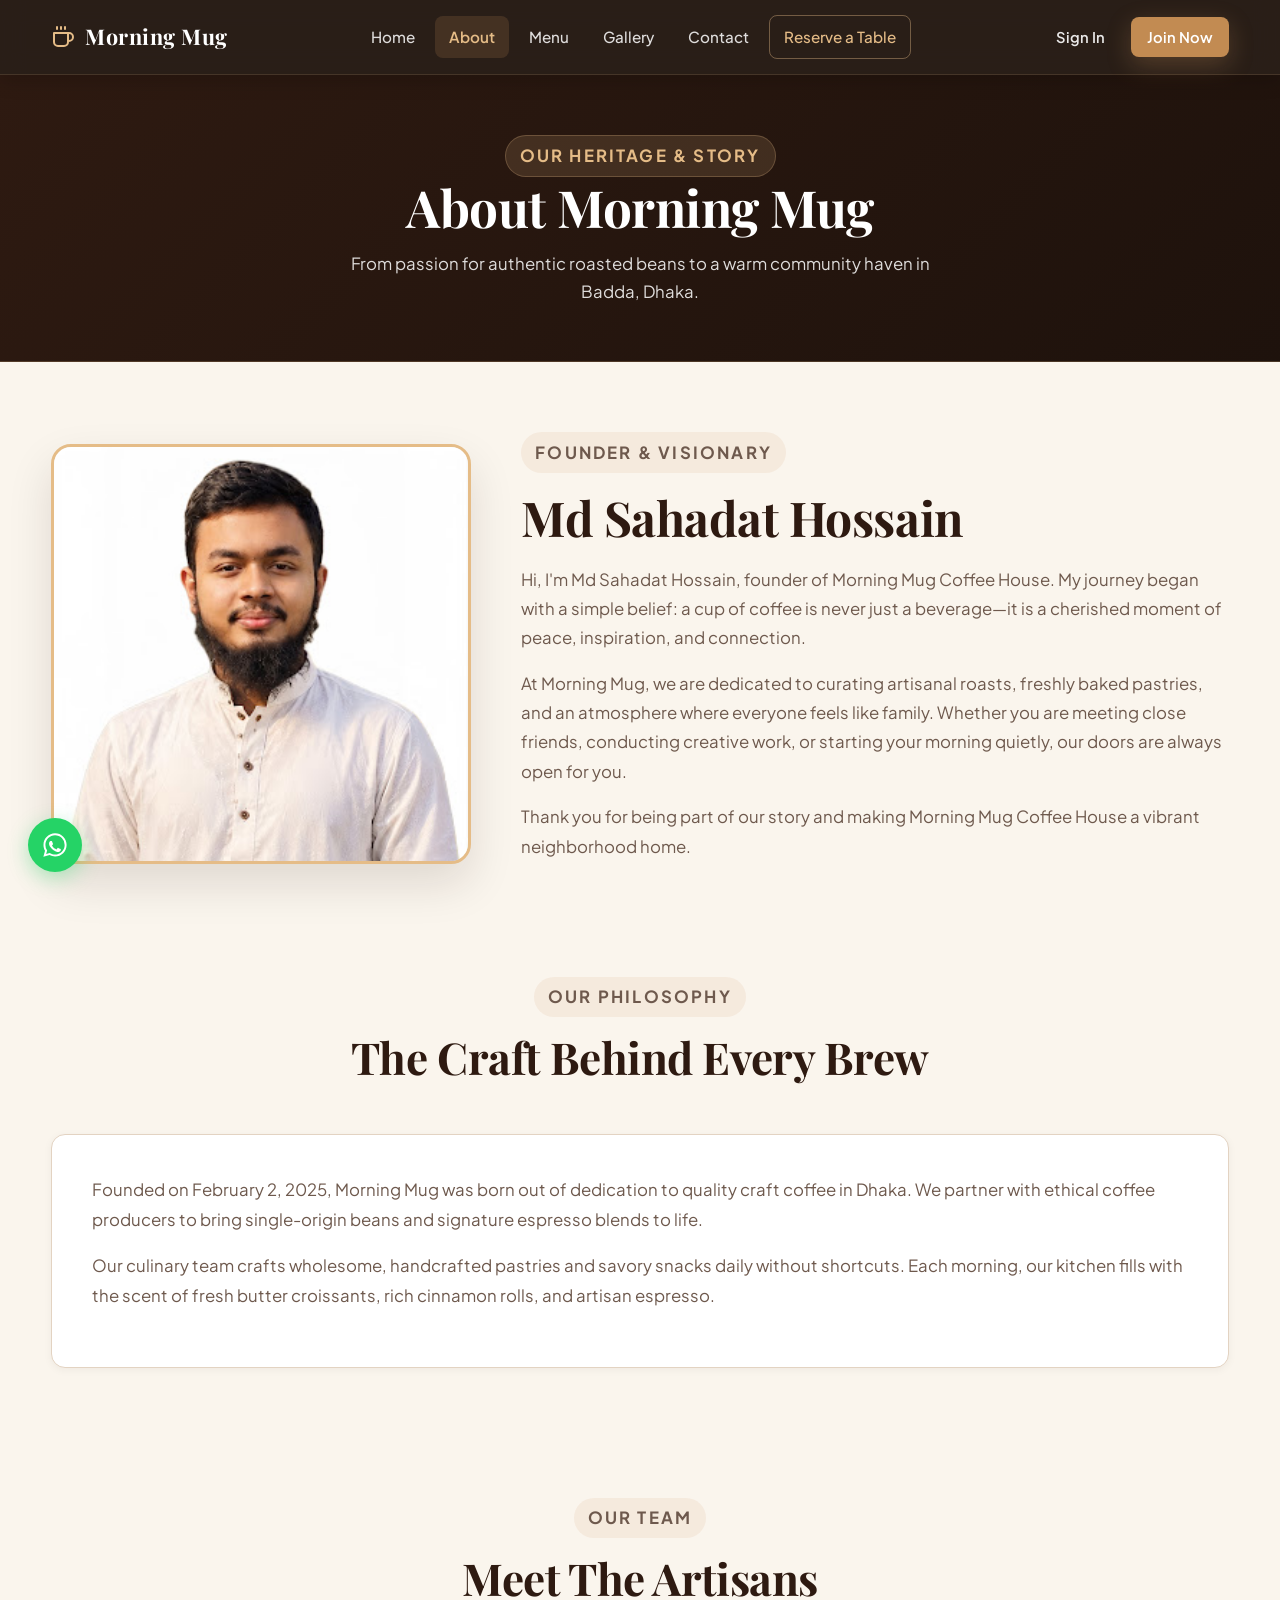
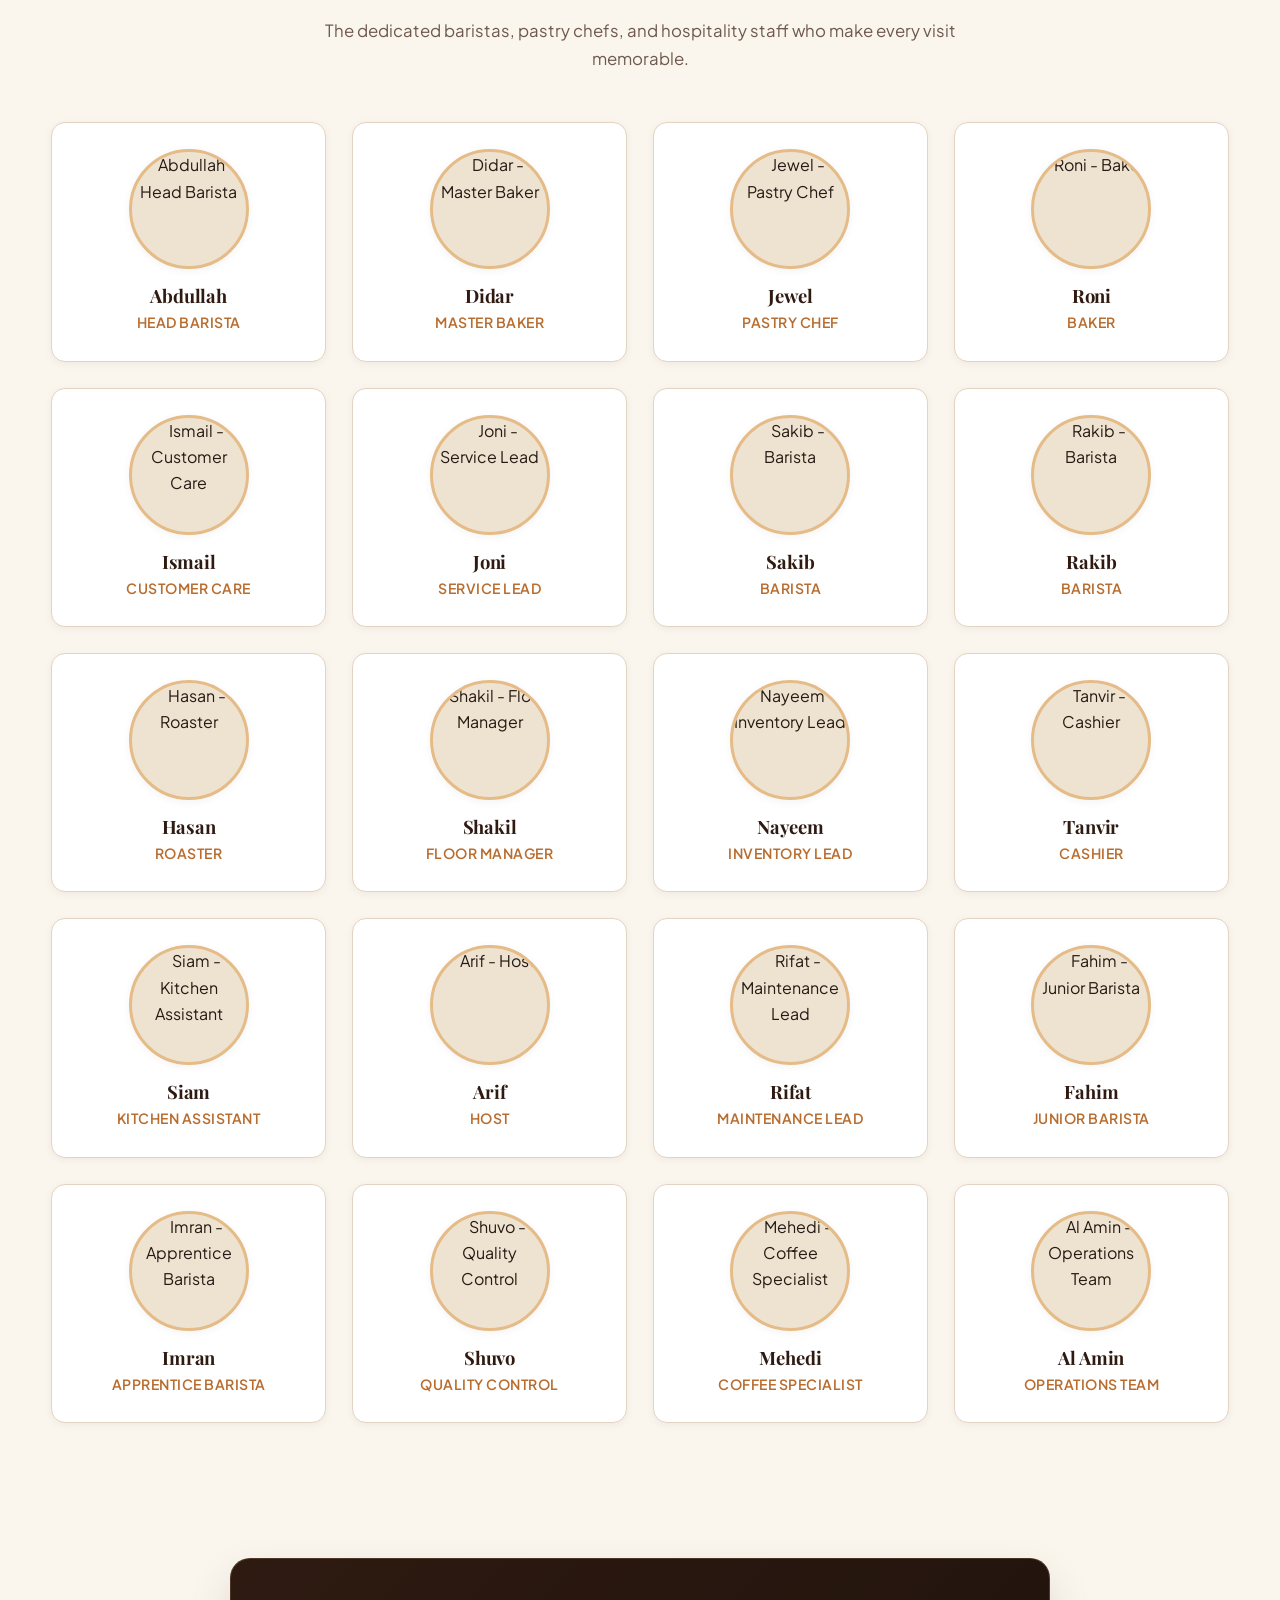
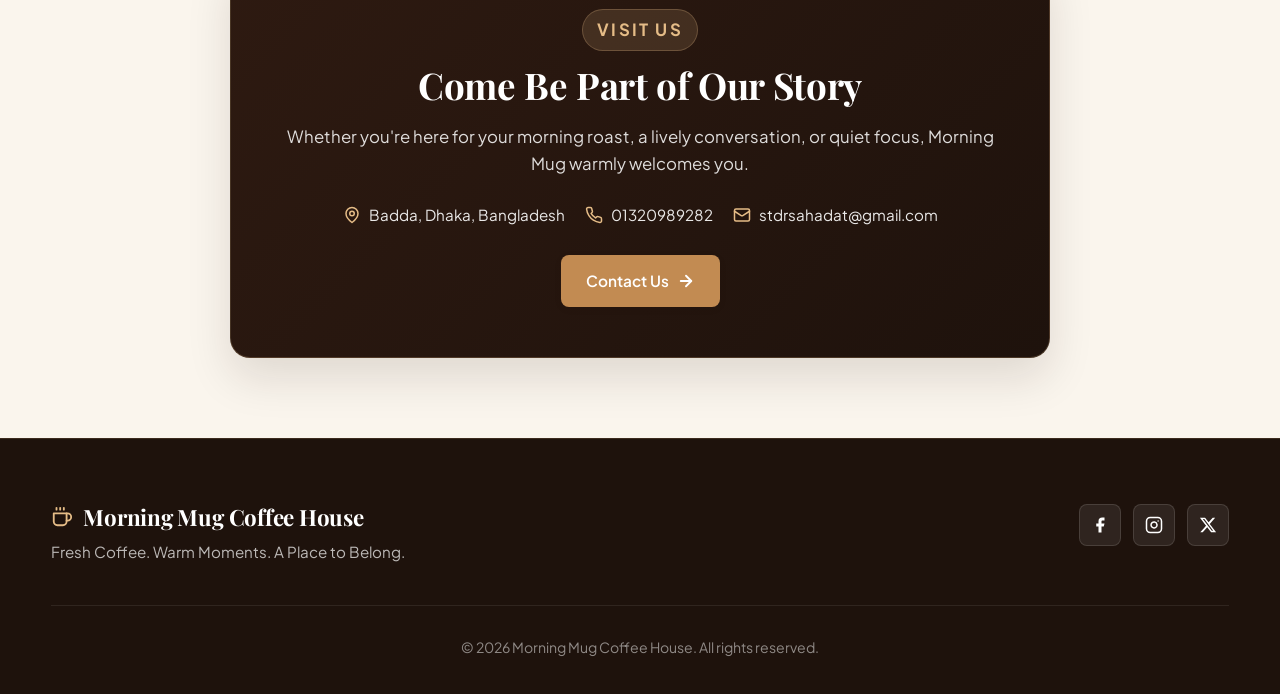
==== about.html @ bb825d34 "feat: complete Morning Mug Coffee House website with modern UI/UX Pro design system, SVG icons, and " ====
<!DOCTYPE html>
<html lang="en">
<head>
    <meta charset="UTF-8">
    <meta name="viewport" content="width=device-width, initial-scale=1.0">
    <title>About Us | Morning Mug Coffee House</title>
    <link rel="stylesheet" href="style.css">
</head>
<body>

<!-- ================= NAVBAR ================= -->
<header class="navbar">
    <div class="container nav-inner">
        <a href="index.html" class="logo">
            <span class="svg-icon icon-brand" aria-hidden="true">
                <svg width="24" height="24" viewBox="0 0 24 24" fill="none" stroke="currentColor" stroke-width="2" stroke-linecap="round" stroke-linejoin="round">
                    <path d="M17 8h1a4 4 0 1 1 0 8h-1"/>
                    <path d="M3 8h14v9a4 4 0 0 1-4 4H7a4 4 0 0 1-4-4Z"/>
                    <line x1="6" y1="2" x2="6" y2="4"/>
                    <line x1="10" y1="2" x2="10" y2="4"/>
                    <line x1="14" y1="2" x2="14" y2="4"/>
                </svg>
            </span>
            Morning Mug
        </a>

        <button class="menu-toggle" aria-label="Toggle navigation menu" aria-expanded="false">
            <span class="svg-icon" aria-hidden="true">
                <svg width="24" height="24" viewBox="0 0 24 24" fill="none" stroke="currentColor" stroke-width="2" stroke-linecap="round" stroke-linejoin="round">
                    <line x1="4" y1="6" x2="20" y2="6"/>
                    <line x1="4" y1="12" x2="20" y2="12"/>
                    <line x1="4" y1="18" x2="20" y2="18"/>
                </svg>
            </span>
        </button>

        <ul class="nav-links">
            <li><a href="index.html">Home</a></li>
            <li><a href="about.html" class="active">About</a></li>
            <li><a href="menu.html">Menu</a></li>
            <li><a href="gallery.html">Gallery</a></li>
            <li><a href="contact.html">Contact</a></li>
            <li><a href="reservation.html" class="reserve-link">Reserve a Table</a></li>
        </ul>

        <div class="auth-links">
            <a href="signin.html">Sign In</a>
            <a href="join.html" class="join-btn">Join Now</a>
        </div>
    </div>
</header>

<main>
    <!-- ================= PAGE HEADER ================= -->
    <section class="page-header">
        <div class="container">
            <p class="small-title">Our Heritage & Story</p>
            <h1>About Morning Mug</h1>
            <p>From passion for authentic roasted beans to a warm community haven in Badda, Dhaka.</p>
        </div>
    </section>

    <!-- ================= FOUNDER SECTION ================= -->
    <section class="container founder-section">
        <div class="founder-image">
            <img src="images/sahadat.jpg" alt="Md Sahadat Hossain - Founder of Morning Mug Coffee House">
        </div>

        <div class="founder-info">
            <p class="small-title">Founder & Visionary</p>
            <h1>Md Sahadat Hossain</h1>
            <p>
                Hi, I'm Md Sahadat Hossain, founder of Morning Mug Coffee House. My journey began with a simple belief: a cup of coffee is never just a beverage—it is a cherished moment of peace, inspiration, and connection.
            </p>
            <p>
                At Morning Mug, we are dedicated to curating artisanal roasts, freshly baked pastries, and an atmosphere where everyone feels like family. Whether you are meeting close friends, conducting creative work, or starting your morning quietly, our doors are always open for you.
            </p>
            <p>
                Thank you for being part of our story and making Morning Mug Coffee House a vibrant neighborhood home.
            </p>
        </div>
    </section>

    <!-- ================= ABOUT MISSION ================= -->
    <section class="container about-me-section">
        <div class="section-title">
            <p class="small-title">Our Philosophy</p>
            <h2>The Craft Behind Every Brew</h2>
        </div>

        <div class="about-me-box">
            <p>
                Founded on February 2, 2025, Morning Mug was born out of dedication to quality craft coffee in Dhaka. We partner with ethical coffee producers to bring single-origin beans and signature espresso blends to life.
            </p>
            <p>
                Our culinary team crafts wholesome, handcrafted pastries and savory snacks daily without shortcuts. Each morning, our kitchen fills with the scent of fresh butter croissants, rich cinnamon rolls, and artisan espresso.
            </p>
        </div>
    </section>

    <!-- ================= TEAM MEMBERS ================= -->
    <section class="container team-section">
        <div class="section-title">
            <p class="small-title">Our Team</p>
            <h2>Meet The Artisans</h2>
            <p>The dedicated baristas, pastry chefs, and hospitality staff who make every visit memorable.</p>
        </div>

        <div class="team-grid">
            <!-- 01 -->
            <div class="team-card">
                <div class="team-avatar">
                    <img src="https://images.unsplash.com/photo-1507003211169-0a1dd7228f2d?auto=format&fit=crop&w=400&q=80" alt="Abdullah - Head Barista" loading="lazy">
                </div>
                <h3>Abdullah</h3>
                <p>Head Barista</p>
            </div>

            <!-- 02 -->
            <div class="team-card">
                <div class="team-avatar">
                    <img src="https://images.unsplash.com/photo-1500648767791-00dcc994a43e?auto=format&fit=crop&w=400&q=80" alt="Didar - Master Baker" loading="lazy">
                </div>
                <h3>Didar</h3>
                <p>Master Baker</p>
            </div>

            <!-- 03 -->
            <div class="team-card">
                <div class="team-avatar">
                    <img src="https://images.unsplash.com/photo-1492562080023-ab3db95bfbce?auto=format&fit=crop&w=400&q=80" alt="Jewel - Pastry Chef" loading="lazy">
                </div>
                <h3>Jewel</h3>
                <p>Pastry Chef</p>
            </div>

            <!-- 04 -->
            <div class="team-card">
                <div class="team-avatar">
                    <img src="https://images.unsplash.com/photo-1506794778202-cad84cf45f1d?auto=format&fit=crop&w=400&q=80" alt="Roni - Baker" loading="lazy">
                </div>
                <h3>Roni</h3>
                <p>Baker</p>
            </div>

            <!-- 05 -->
            <div class="team-card">
                <div class="team-avatar">
                    <img src="https://images.unsplash.com/photo-1519085360753-af0119f7cbe7?auto=format&fit=crop&w=400&q=80" alt="Ismail - Customer Care" loading="lazy">
                </div>
                <h3>Ismail</h3>
                <p>Customer Care</p>
            </div>

            <!-- 06 -->
            <div class="team-card">
                <div class="team-avatar">
                    <img src="https://images.unsplash.com/photo-1534528741775-53994a69daeb?auto=format&fit=crop&w=400&q=80" alt="Joni - Service Lead" loading="lazy">
                </div>
                <h3>Joni</h3>
                <p>Service Lead</p>
            </div>

            <!-- 07 -->
            <div class="team-card">
                <div class="team-avatar">
                    <img src="https://images.unsplash.com/photo-1539571696357-5a69c17a67c6?auto=format&fit=crop&w=400&q=80" alt="Sakib - Barista" loading="lazy">
                </div>
                <h3>Sakib</h3>
                <p>Barista</p>
            </div>

            <!-- 08 -->
            <div class="team-card">
                <div class="team-avatar">
                    <img src="https://images.unsplash.com/photo-1517841905240-472988babdf9?auto=format&fit=crop&w=400&q=80" alt="Rakib - Barista" loading="lazy">
                </div>
                <h3>Rakib</h3>
                <p>Barista</p>
            </div>

            <!-- 09 -->
            <div class="team-card">
                <div class="team-avatar">
                    <img src="https://images.unsplash.com/photo-1522075469751-3a6694fb2f61?auto=format&fit=crop&w=400&q=80" alt="Hasan - Roaster" loading="lazy">
                </div>
                <h3>Hasan</h3>
                <p>Roaster</p>
            </div>

            <!-- 10 -->
            <div class="team-card">
                <div class="team-avatar">
                    <img src="https://images.unsplash.com/photo-1472099645785-5658abf4ff4e?auto=format&fit=crop&w=400&q=80" alt="Shakil - Floor Manager" loading="lazy">
                </div>
                <h3>Shakil</h3>
                <p>Floor Manager</p>
            </div>

            <!-- 11 -->
            <div class="team-card">
                <div class="team-avatar">
                    <img src="https://images.unsplash.com/photo-1519345182560-3f2917c472ef?auto=format&fit=crop&w=400&q=80" alt="Nayeem - Inventory Lead" loading="lazy">
                </div>
                <h3>Nayeem</h3>
                <p>Inventory Lead</p>
            </div>

            <!-- 12 -->
            <div class="team-card">
                <div class="team-avatar">
                    <img src="https://images.unsplash.com/photo-1528892952291-009c663ce843?auto=format&fit=crop&w=400&q=80" alt="Tanvir - Cashier" loading="lazy">
                </div>
                <h3>Tanvir</h3>
                <p>Cashier</p>
            </div>

            <!-- 13 -->
            <div class="team-card">
                <div class="team-avatar">
                    <img src="https://images.unsplash.com/photo-1501196354995-cbb51c65aaea?auto=format&fit=crop&w=400&q=80" alt="Siam - Kitchen Assistant" loading="lazy">
                </div>
                <h3>Siam</h3>
                <p>Kitchen Assistant</p>
            </div>

            <!-- 14 -->
            <div class="team-card">
                <div class="team-avatar">
                    <img src="https://images.unsplash.com/photo-1531746020798-e6953c6e8e04?auto=format&fit=crop&w=400&q=80" alt="Arif - Host" loading="lazy">
                </div>
                <h3>Arif</h3>
                <p>Host</p>
            </div>

            <!-- 15 -->
            <div class="team-card">
                <div class="team-avatar">
                    <img src="https://images.unsplash.com/photo-1544005313-94ddf0286df2?auto=format&fit=crop&w=400&q=80" alt="Rifat - Maintenance Lead" loading="lazy">
                </div>
                <h3>Rifat</h3>
                <p>Maintenance Lead</p>
            </div>

            <!-- 16 -->
            <div class="team-card">
                <div class="team-avatar">
                    <img src="https://images.unsplash.com/photo-1508214751196-bcfd4ca60f91?auto=format&fit=crop&w=400&q=80" alt="Fahim - Junior Barista" loading="lazy">
                </div>
                <h3>Fahim</h3>
                <p>Junior Barista</p>
            </div>

            <!-- 17 -->
            <div class="team-card">
                <div class="team-avatar">
                    <img src="https://images.unsplash.com/photo-1535713875002-d1d0cf377fde?auto=format&fit=crop&w=400&q=80" alt="Imran - Apprentice Barista" loading="lazy">
                </div>
                <h3>Imran</h3>
                <p>Apprentice Barista</p>
            </div>

            <!-- 18 -->
            <div class="team-card">
                <div class="team-avatar">
                    <img src="https://images.unsplash.com/photo-1570295999919-56ceb5ecca61?auto=format&fit=crop&w=400&q=80" alt="Shuvo - Quality Control" loading="lazy">
                </div>
                <h3>Shuvo</h3>
                <p>Quality Control</p>
            </div>

            <!-- 19 -->
            <div class="team-card">
                <div class="team-avatar">
                    <img src="https://images.unsplash.com/photo-1527980965255-d3b416303d12?auto=format&fit=crop&w=400&q=80" alt="Mehedi - Coffee Specialist" loading="lazy">
                </div>
                <h3>Mehedi</h3>
                <p>Coffee Specialist</p>
            </div>

            <!-- 20 -->
            <div class="team-card">
                <div class="team-avatar">
                    <img src="https://images.unsplash.com/photo-1543610892-0b1f7e6d8ac1?auto=format&fit=crop&w=400&q=80" alt="Al Amin - Operations Team" loading="lazy">
                </div>
                <h3>Al Amin</h3>
                <p>Operations Team</p>
            </div>
        </div>
    </section>

    <!-- ================= ABOUT CTA ================= -->
    <section class="container about-cta">
        <div class="cta-box">
            <p class="small-title">Visit Us</p>
            <h2>Come Be Part of Our Story</h2>
            <p>
                Whether you're here for your morning roast, a lively conversation, or quiet focus, Morning Mug warmly welcomes you.
            </p>

            <div class="cta-contact-row">
                <span class="cta-contact-item">
                    <span class="svg-icon" aria-hidden="true">
                        <svg width="18" height="18" viewBox="0 0 24 24" fill="none" stroke="currentColor" stroke-width="2" stroke-linecap="round" stroke-linejoin="round">
                            <path d="M20 10c0 6-8 12-8 12s-8-6-8-12a8 8 0 0 1 16 0Z"/>
                            <circle cx="12" cy="10" r="3"/>
                        </svg>
                    </span>
                    Badda, Dhaka, Bangladesh
                </span>
                <span class="cta-contact-item">
                    <span class="svg-icon" aria-hidden="true">
                        <svg width="18" height="18" viewBox="0 0 24 24" fill="none" stroke="currentColor" stroke-width="2" stroke-linecap="round" stroke-linejoin="round">
                            <path d="M22 16.92v3a2 2 0 0 1-2.18 2 19.79 19.79 0 0 1-8.63-3.07 19.5 19.5 0 0 1-6-6 19.79 19.79 0 0 1-3.07-8.67A2 2 0 0 1 4.11 2h3a2 2 0 0 1 2 1.72 12.84 12.84 0 0 0 .7 2.81 2 2 0 0 1-.45 2.11L8.09 9.91a16 16 0 0 0 6 6l1.27-1.27a2 2 0 0 1 2.11-.45 12.84 12.84 0 0 0 2.81.7A2 2 0 0 1 22 16.92z"/>
                        </svg>
                    </span>
                    01320989282
                </span>
                <span class="cta-contact-item">
                    <span class="svg-icon" aria-hidden="true">
                        <svg width="18" height="18" viewBox="0 0 24 24" fill="none" stroke="currentColor" stroke-width="2" stroke-linecap="round" stroke-linejoin="round">
                            <rect width="20" height="16" x="2" y="4" rx="2"/>
                            <path d="m22 7-8.97 5.7a1.94 1.94 0 0 1-2.06 0L2 7"/>
                        </svg>
                    </span>
                    stdrsahadat@gmail.com
                </span>
            </div>

            <a href="contact.html" class="primary-btn">
                Contact Us
                <span class="svg-icon" aria-hidden="true">
                    <svg width="18" height="18" viewBox="0 0 24 24" fill="none" stroke="currentColor" stroke-width="2.5" stroke-linecap="round" stroke-linejoin="round">
                        <path d="M5 12h14"/>
                        <path d="m12 5 7 7-7 7"/>
                    </svg>
                </span>
            </a>
        </div>
    </section>
</main>

<!-- ================= FOOTER ================= -->
<footer class="footer">
    <div class="footer-content">
        <div>
            <h3>
                <span class="svg-icon icon-brand" aria-hidden="true">
                    <svg width="22" height="22" viewBox="0 0 24 24" fill="none" stroke="currentColor" stroke-width="2" stroke-linecap="round" stroke-linejoin="round">
                        <path d="M17 8h1a4 4 0 1 1 0 8h-1"/>
                        <path d="M3 8h14v9a4 4 0 0 1-4 4H7a4 4 0 0 1-4-4Z"/>
                        <line x1="6" y1="2" x2="6" y2="4"/>
                        <line x1="10" y1="2" x2="10" y2="4"/>
                        <line x1="14" y1="2" x2="14" y2="4"/>
                    </svg>
                </span>
                Morning Mug Coffee House
            </h3>
            <p>Fresh Coffee. Warm Moments. A Place to Belong.</p>
        </div>

        <div class="social-links">
            <a href="https://www.facebook.com/md.sahadat2.0" target="_blank" rel="noopener noreferrer" class="social-icon" aria-label="Facebook">
                <span class="svg-icon" aria-hidden="true">
                    <svg width="18" height="18" viewBox="0 0 24 24" fill="currentColor">
                        <path d="M18 2h-3a5 5 0 0 0-5 5v3H7v4h3v8h4v-8h3l1-4h-4V7a1 1 0 0 1 1-1h3z"/>
                    </svg>
                </span>
            </a>
            <a href="https://www.instagram.com/" target="_blank" rel="noopener noreferrer" class="social-icon" aria-label="Instagram">
                <span class="svg-icon" aria-hidden="true">
                    <svg width="18" height="18" viewBox="0 0 24 24" fill="none" stroke="currentColor" stroke-width="2" stroke-linecap="round" stroke-linejoin="round">
                        <rect width="20" height="20" x="2" y="2" rx="5" ry="5"/>
                        <path d="M16 11.37A4 4 0 1 1 12.63 8 4 4 0 0 1 16 11.37z"/>
                        <line x1="17.5" x2="17.51" y1="6.5" y2="6.5"/>
                    </svg>
                </span>
            </a>
            <a href="https://twitter.com/" target="_blank" rel="noopener noreferrer" class="social-icon" aria-label="X (Twitter)">
                <span class="svg-icon" aria-hidden="true">
                    <svg width="18" height="18" viewBox="0 0 24 24" fill="currentColor">
                        <path d="M18.244 2.25h3.308l-7.227 8.26 8.502 11.24H16.17l-5.214-6.817L4.99 21.75H1.68l7.73-8.835L1.254 2.25H8.08l4.713 6.231zm-1.161 17.52h1.833L7.084 4.126H5.117z"/>
                    </svg>
                </span>
            </a>
        </div>
    </div>
    <p class="copyright">© 2026 Morning Mug Coffee House. All rights reserved.</p>
</footer>

<!-- ================= WHATSAPP FLOATING BUTTON ================= -->
<a href="https://wa.me/8801320989282" class="whatsapp" target="_blank" rel="noopener noreferrer" aria-label="Chat with Morning Mug on WhatsApp">
    <span class="svg-icon" aria-hidden="true">
        <svg width="28" height="28" viewBox="0 0 24 24" fill="currentColor">
            <path d="M12.04 2c-5.46 0-9.91 4.45-9.91 9.91 0 1.75.46 3.45 1.32 4.95L2.05 22l5.25-1.38c1.45.79 3.08 1.21 4.74 1.21 5.46 0 9.91-4.45 9.91-9.91 0-2.65-1.03-5.14-2.9-7.01A9.816 9.816 0 0 0 12.04 2m.01 1.67c2.2 0 4.26.86 5.82 2.42a8.225 8.225 0 0 1 2.41 5.83c0 4.54-3.7 8.24-8.24 8.24-1.48 0-2.93-.4-4.2-1.15l-.3-.18-3.12.82.83-3.04-.2-.31a8.196 8.196 0 0 1-1.26-4.38c0-4.54 3.7-8.24 8.24-8.24m4.52 11.64c-.25-.13-1.47-.72-1.7-.81-.23-.08-.39-.13-.56.13-.17.25-.64.81-.79.97-.14.17-.29.19-.54.06-.25-.13-1.06-.39-2.03-1.25-.75-.67-1.26-1.5-1.41-1.75-.14-.25-.02-.39.11-.51.11-.11.25-.29.38-.44.12-.14.17-.25.25-.42.08-.17.04-.31-.02-.44-.06-.13-.56-1.35-.77-1.85-.2-.49-.41-.42-.56-.43h-.48c-.17 0-.44.06-.67.31-.23.25-.88.86-.88 2.1s.9 2.43 1.02 2.6c.13.17 1.77 2.7 4.29 3.78.6.26 1.07.41 1.43.53.6.19 1.15.16 1.58.1.48-.07 1.47-.6 1.68-1.18.21-.58.21-1.07.15-1.18-.06-.1-.23-.17-.48-.29z"/>
        </svg>
    </span>
</a>

<!-- ================= BACK TO TOP ================= -->
<button id="backToTop" class="back-to-top" aria-label="Back to top">
    <span class="svg-icon" aria-hidden="true">
        <svg width="22" height="22" viewBox="0 0 24 24" fill="none" stroke="currentColor" stroke-width="2.5" stroke-linecap="round" stroke-linejoin="round">
            <path d="m18 15-6-6-6 6"/>
        </svg>
    </span>
</button>

<script src="script.js"></script>
</body>
</html>
---- style.css ----
/* ==========================================================================
   MORNING MUG COFFEE HOUSE - DESIGN SYSTEM (UI/UX PRO MAX)
   Artisanal Café Theme: Warm Roast, Amber Accents, Modern Typography
   ========================================================================== */

@import url('https://fonts.googleapis.com/css2?family=Playfair+Display:ital,wght@0,600;0,700;0,800;1,600&family=Plus+Jakarta+Sans:wght@300;400;500;600;700;800&display=swap');

:root {
    /* Color Palette */
    --espresso: #1e120c;
    --brown: #2e1a11;
    --brown-2: #482a1b;
    --brown-light: #5f3925;
    --caramel: #b86d2f;
    --gold: #c28b52;
    --gold-dark: #a26c36;
    --gold-light: #e5bc87;
    --cream: #faf5ed;
    --cream-soft: #f4ecdf;
    --beige: #eee2d1;
    --border: #e3d3c2;
    --card-bg: #ffffff;
    --text: #261b14;
    --muted: #6e594d;
    --muted-light: #947e70;
    --white: #ffffff;
    --success: #2e7d32;
    --success-bg: #edf7ee;
    --danger: #b72b2b;

    /* Typography */
    --font-heading: 'Playfair Display', Georgia, serif;
    --font-body: 'Plus Jakarta Sans', system-ui, -apple-system, sans-serif;

    /* Elevations & Shadows */
    --shadow-sm: 0 2px 8px rgba(30, 18, 12, 0.05);
    --shadow: 0 10px 30px rgba(46, 26, 17, 0.08);
    --shadow-lg: 0 20px 45px rgba(30, 18, 12, 0.12);
    --shadow-gold: 0 8px 24px rgba(194, 139, 82, 0.28);

    /* Transitions & Radii */
    --radius-sm: 8px;
    --radius-md: 14px;
    --radius-lg: 20px;
    --radius-full: 9999px;
    --transition: all 0.28s cubic-bezier(0.16, 1, 0.3, 1);
}

/* =========================================
   BASE & RESET
   ========================================= */

*, *::before, *::after {
    box-sizing: border-box;
    margin: 0;
    padding: 0;
}

html {
    scroll-behavior: smooth;
    -webkit-font-smoothing: antialiased;
    -moz-osx-font-smoothing: grayscale;
}

body {
    font-family: var(--font-body);
    background-color: var(--cream);
    color: var(--text);
    line-height: 1.65;
    font-size: 16px;
    overflow-x: hidden;
}

a {
    text-decoration: none;
    color: inherit;
    transition: var(--transition);
}

img {
    max-width: 100%;
    height: auto;
    display: block;
}

button, input, select, textarea {
    font-family: inherit;
    font-size: 1rem;
    color: inherit;
}

button {
    cursor: pointer;
    border: none;
    background: transparent;
}

/* Accessible focus ring */
:focus-visible {
    outline: 2px solid var(--gold);
    outline-offset: 3px;
    border-radius: var(--radius-sm);
}

.container {
    width: min(1180px, 92%);
    margin: 0 auto;
}

/* =========================================
   SVG ICONS STYLES (No Emojis)
   ========================================= */

.svg-icon {
    display: inline-flex;
    align-items: center;
    justify-content: center;
    flex-shrink: 0;
    vertical-align: middle;
}

.svg-icon svg {
    display: block;
    width: 100%;
    height: 100%;
}

.icon-brand {
    color: var(--gold-light);
    transition: transform 0.3s ease;
}

.logo:hover .icon-brand {
    transform: rotate(-10deg) scale(1.08);
}

/* =========================================
   TYPOGRAPHY & SECTION HEADERS
   ========================================= */

h1, h2, h3, h4 {
    font-family: var(--font-heading);
    color: var(--espresso);
    line-height: 1.2;
    letter-spacing: -0.01em;
}

.section {
    padding: 85px 0;
}

.section-title {
    text-align: center;
    max-width: 720px;
    margin: 0 auto 50px;
}

.small-title {
    display: inline-flex;
    align-items: center;
    gap: 8px;
    font-family: var(--font-body);
    font-size: 0.8rem;
    font-weight: 700;
    text-transform: uppercase;
    letter-spacing: 2.2px;
    color: var(--caramel);
    background: rgba(184, 109, 47, 0.08);
    padding: 6px 14px;
    border-radius: var(--radius-full);
    margin-bottom: 14px;
}

.section-title h2 {
    font-size: clamp(2rem, 3.8vw, 2.75rem);
    font-weight: 700;
    margin-bottom: 12px;
    color: var(--brown);
}

.section-title p {
    color: var(--muted);
    font-size: 1.05rem;
}

/* =========================================
   NAVIGATION BAR
   ========================================= */

.navbar {
    background: rgba(30, 18, 12, 0.95);
    backdrop-filter: blur(12px);
    -webkit-backdrop-filter: blur(12px);
    color: var(--white);
    position: sticky;
    top: 0;
    z-index: 1000;
    border-bottom: 1px solid rgba(229, 188, 135, 0.15);
    box-shadow: 0 4px 20px rgba(0, 0, 0, 0.2);
}

.nav-inner {
    min-height: 74px;
    display: flex;
    align-items: center;
    justify-content: space-between;
    gap: 20px;
}

.logo {
    display: inline-flex;
    align-items: center;
    gap: 10px;
    font-family: var(--font-heading);
    font-size: 1.35rem;
    font-weight: 700;
    color: var(--white);
    letter-spacing: 0.5px;
}

.logo span {
    color: var(--gold-light);
}

.nav-links {
    display: flex;
    align-items: center;
    gap: 6px;
    list-style: none;
}

.nav-links a {
    display: block;
    padding: 8px 14px;
    border-radius: var(--radius-sm);
    font-size: 0.95rem;
    font-weight: 500;
    color: rgba(255, 255, 255, 0.85);
    transition: var(--transition);
}

.nav-links a:hover {
    color: var(--white);
    background: rgba(255, 255, 255, 0.1);
}

.nav-links a.active {
    color: var(--gold-light);
    background: rgba(194, 139, 82, 0.18);
    font-weight: 600;
}

.reserve-link {
    border: 1px solid rgba(229, 188, 135, 0.4) !important;
    color: var(--gold-light) !important;
}

.reserve-link:hover,
.reserve-link.active {
    background: var(--gold) !important;
    color: var(--white) !important;
    border-color: var(--gold) !important;
}

.auth-links {
    display: flex;
    align-items: center;
    gap: 10px;
}

.auth-links a {
    display: inline-block;
    padding: 8px 16px;
    border-radius: var(--radius-sm);
    font-size: 0.92rem;
    font-weight: 600;
    color: rgba(255, 255, 255, 0.9);
}

.auth-links a:not(.join-btn):hover {
    color: var(--gold-light);
}

.join-btn {
    background: var(--gold);
    color: var(--white) !important;
    box-shadow: var(--shadow-gold);
    transition: var(--transition);
}

.join-btn:hover {
    background: var(--gold-dark);
    transform: translateY(-2px);
}

.menu-toggle {
    display: none;
    background: transparent;
    border: 0;
    color: var(--white);
    cursor: pointer;
    padding: 8px;
    border-radius: var(--radius-sm);
}

.menu-toggle:hover {
    background: rgba(255, 255, 255, 0.1);
}

/* =========================================
   BUTTONS
   ========================================= */

.btn,
.hero-btn,
.primary-btn {
    display: inline-flex;
    align-items: center;
    justify-content: center;
    gap: 8px;
    padding: 12px 24px;
    border-radius: var(--radius-sm);
    background: var(--gold);
    color: var(--white);
    font-size: 0.96rem;
    font-weight: 600;
    transition: var(--transition);
    border: 1px solid transparent;
    box-shadow: var(--shadow-sm);
}

.btn:hover,
.hero-btn:hover,
.primary-btn:hover {
    background: var(--gold-dark);
    color: var(--white);
    transform: translateY(-2px);
    box-shadow: var(--shadow-gold);
}

.btn:active,
.hero-btn:active,
.primary-btn:active {
    transform: translateY(0);
}

.btn-secondary {
    background: transparent;
    border: 1px solid var(--border);
    color: var(--brown);
}

.btn-secondary:hover {
    background: var(--cream-soft);
    border-color: var(--gold);
}

/* =========================================
   HERO VIDEO SECTION
   ========================================= */

.hero {
    position: relative;
    min-height: 640px;
    width: 100%;
    overflow: hidden;
    display: flex;
    align-items: center;
    justify-content: center;
    background: var(--espresso);
}

.hero-video {
    position: absolute;
    inset: 0;
    width: 100%;
    height: 100%;
    object-fit: cover;
    z-index: 0;
    opacity: 0.75;
}

.hero-overlay {
    position: absolute;
    inset: 0;
    background: linear-gradient(180deg, rgba(30, 18, 12, 0.65) 0%, rgba(30, 18, 12, 0.88) 100%);
    z-index: 1;
}

.hero-content {
    position: relative;
    z-index: 2;
    max-width: 820px;
    padding: 90px 20px;
    text-align: center;
    color: var(--white);
}

.hero-content .small-title {
    background: rgba(229, 188, 135, 0.15);
    color: var(--gold-light);
    border: 1px solid rgba(229, 188, 135, 0.3);
    margin-bottom: 22px;
}

.hero-content h1 {
    font-size: clamp(2.5rem, 5.5vw, 4.2rem);
    font-weight: 800;
    line-height: 1.12;
    color: var(--white);
    margin-bottom: 22px;
    text-shadow: 0 4px 18px rgba(0,0,0,0.3);
}

.hero-content > p:not(.small-title) {
    max-width: 660px;
    margin: 0 auto 34px;
    font-size: 1.15rem;
    line-height: 1.7;
    color: rgba(255, 255, 255, 0.9);
}

.hero-content .hero-btn {
    padding: 15px 36px;
    font-size: 1.05rem;
    border-radius: var(--radius-sm);
}

/* =========================================
   POPULAR FAVORITES CARDS
   ========================================= */

.popular-section {
    padding: 85px 0 75px;
    background: var(--cream);
}

.popular-grid {
    display: grid;
    grid-template-columns: repeat(auto-fit, minmax(260px, 1fr));
    gap: 28px;
    margin-bottom: 45px;
}

.popular-card {
    background: var(--card-bg);
    border-radius: var(--radius-md);
    overflow: hidden;
    box-shadow: var(--shadow-sm);
    border: 1px solid var(--border);
    transition: var(--transition);
    display: flex;
    flex-direction: column;
}

.popular-card:hover {
    transform: translateY(-6px);
    box-shadow: var(--shadow);
    border-color: var(--gold-light);
}

.popular-image {
    position: relative;
    width: 100%;
    height: 220px;
    overflow: hidden;
    background: var(--beige);
}

.popular-image img {
    width: 100%;
    height: 100%;
    object-fit: cover;
    transition: transform 0.5s ease;
}

.popular-card:hover .popular-image img {
    transform: scale(1.06);
}

.popular-badge {
    position: absolute;
    top: 14px;
    right: 14px;
    background: var(--espresso);
    color: var(--gold-light);
    font-size: 0.75rem;
    font-weight: 700;
    text-transform: uppercase;
    letter-spacing: 0.8px;
    padding: 5px 12px;
    border-radius: var(--radius-full);
    border: 1px solid rgba(229, 188, 135, 0.35);
}

.popular-badge.discount {
    background: var(--caramel);
    color: var(--white);
    border: none;
}

.popular-info {
    padding: 22px;
    display: flex;
    flex-direction: column;
    flex: 1;
}

.popular-title {
    display: flex;
    justify-content: space-between;
    align-items: baseline;
    gap: 10px;
    margin-bottom: 10px;
}

.popular-title h3 {
    font-size: 1.25rem;
    color: var(--brown);
}

.popular-title span {
    font-family: var(--font-body);
    font-weight: 700;
    font-size: 1.15rem;
    color: var(--caramel);
}

.popular-info p {
    color: var(--muted);
    font-size: 0.93rem;
    line-height: 1.6;
}

.center-button {
    text-align: center;
}

/* =========================================
   FEATURES / WHY CHOOSE US
   ========================================= */

.why-section {
    background: var(--cream-soft);
    border-top: 1px solid var(--border);
    border-bottom: 1px solid var(--border);
}

.features-grid {
    display: grid;
    grid-template-columns: repeat(auto-fit, minmax(280px, 1fr));
    gap: 30px;
}

.feature-card {
    background: var(--card-bg);
    border-radius: var(--radius-md);
    padding: 38px 28px;
    text-align: center;
    border: 1px solid var(--border);
    box-shadow: var(--shadow-sm);
    transition: var(--transition);
}

.feature-card:hover {
    transform: translateY(-5px);
    box-shadow: var(--shadow);
    border-color: var(--gold);
}

.feature-icon-wrap {
    width: 64px;
    height: 64px;
    margin: 0 auto 20px;
    border-radius: 16px;
    background: rgba(194, 139, 82, 0.12);
    color: var(--caramel);
    display: flex;
    align-items: center;
    justify-content: center;
    transition: var(--transition);
}

.feature-card:hover .feature-icon-wrap {
    background: var(--gold);
    color: var(--white);
    transform: rotate(6deg) scale(1.08);
}

.feature-card h3 {
    font-size: 1.35rem;
    color: var(--brown);
    margin-bottom: 10px;
}

.feature-card p {
    color: var(--muted);
    font-size: 0.95rem;
    line-height: 1.65;
}

/* =========================================
   OPENING HOURS & VISIT US
   ========================================= */

.hours-section {
    padding: 80px 0;
}

.hours-box {
    background: linear-gradient(135deg, var(--brown) 0%, var(--espresso) 100%);
    color: var(--white);
    border-radius: var(--radius-lg);
    padding: 50px 40px;
    text-align: center;
    max-width: 820px;
    margin: 0 auto;
    box-shadow: var(--shadow-lg);
    border: 1px solid rgba(229, 188, 135, 0.2);
}

.hours-box .small-title {
    background: rgba(229, 188, 135, 0.15);
    color: var(--gold-light);
    border: 1px solid rgba(229, 188, 135, 0.25);
}

.hours-box h2 {
    color: var(--white);
    font-size: 2.3rem;
    margin-bottom: 24px;
}

.hours-details {
    display: grid;
    grid-template-columns: repeat(auto-fit, minmax(220px, 1fr));
    gap: 20px;
    margin: 25px 0 30px;
    text-align: left;
}

.hours-item {
    background: rgba(255, 255, 255, 0.06);
    border: 1px solid rgba(255, 255, 255, 0.1);
    padding: 20px 22px;
    border-radius: var(--radius-sm);
}

.hours-item h4 {
    font-family: var(--font-body);
    font-size: 0.85rem;
    text-transform: uppercase;
    letter-spacing: 1px;
    color: var(--gold-light);
    margin-bottom: 6px;
}

.hours-item p {
    font-size: 1.15rem;
    font-weight: 700;
    color: var(--white);
}

.hours-location {
    display: inline-flex;
    align-items: center;
    gap: 8px;
    color: rgba(255, 255, 255, 0.85);
    font-size: 0.98rem;
    margin-top: 10px;
}

.hours-location .svg-icon {
    color: var(--gold-light);
}

/* =========================================
   MENU PAGE & ORDER CART
   ========================================= */

.page-header,
.page-hero {
    background: linear-gradient(135deg, var(--brown) 0%, var(--espresso) 100%);
    color: var(--white);
    padding: 60px 0 55px;
    text-align: center;
    border-bottom: 1px solid rgba(229, 188, 135, 0.2);
}

.page-header .small-title,
.page-hero .small-title {
    background: rgba(229, 188, 135, 0.15);
    color: var(--gold-light);
    border: 1px solid rgba(229, 188, 135, 0.25);
}

.page-header h1,
.page-hero h1 {
    font-size: clamp(2.2rem, 4.5vw, 3.2rem);
    color: var(--white);
    margin-bottom: 12px;
}

.page-header p,
.page-hero p {
    color: rgba(255, 255, 255, 0.85);
    max-width: 620px;
    margin: 0 auto;
    font-size: 1.05rem;
}

.menu-section {
    padding: 60px 0 40px;
}

.menu-grid {
    display: grid;
    grid-template-columns: repeat(auto-fill, minmax(270px, 1fr));
    gap: 28px;
    align-items: stretch;
}

.menu-card {
    background: var(--card-bg);
    border-radius: var(--radius-md);
    overflow: hidden;
    box-shadow: var(--shadow-sm);
    border: 1px solid var(--border);
    transition: var(--transition);
    display: flex;
    flex-direction: column;
}

.menu-card:hover {
    transform: translateY(-5px);
    box-shadow: var(--shadow);
    border-color: var(--gold);
}

.menu-card .product-image {
    width: 100%;
    height: 220px;
    overflow: hidden;
    background: var(--beige);
    position: relative;
}

.menu-card .product-image img {
    width: 100%;
    height: 100%;
    object-fit: cover;
    transition: transform 0.4s ease;
}

.menu-card:hover .product-image img {
    transform: scale(1.05);
}

.menu-card-content {
    display: flex;
    flex-direction: column;
    flex: 1;
    padding: 22px;
}

.product-title {
    display: flex;
    justify-content: space-between;
    align-items: baseline;
    gap: 8px;
}

.product-title h3 {
    font-size: 1.25rem;
    color: var(--brown);
}

.product-title .price {
    font-family: var(--font-body);
    font-size: 1.15rem;
    font-weight: 700;
    color: var(--caramel);
}

.menu-card-content > p {
    min-height: 52px;
    margin: 10px 0 20px;
    color: var(--muted);
    font-size: 0.92rem;
    line-height: 1.6;
}

.menu-card .order-btn {
    margin-top: auto;
    width: 100%;
    display: inline-flex;
    align-items: center;
    justify-content: center;
    gap: 8px;
    padding: 11px 18px;
    border-radius: var(--radius-sm);
    background: var(--gold);
    color: var(--white);
    font-weight: 600;
    font-size: 0.95rem;
    transition: var(--transition);
}

.menu-card .order-btn:hover {
    background: var(--gold-dark);
    box-shadow: var(--shadow-gold);
}

/* =========================================
   CART PANEL & CONTROLS
   ========================================= */

.cart-panel {
    margin: 20px auto 80px;
    width: min(1180px, 92%);
    background: var(--card-bg);
    border-radius: var(--radius-lg);
    box-shadow: var(--shadow-lg);
    padding: 34px;
    border: 1px solid var(--border);
}

.cart-inner {
    display: grid;
    grid-template-columns: 1fr 320px;
    gap: 36px;
    align-items: start;
}

.cart-header-title {
    display: flex;
    align-items: center;
    gap: 12px;
    margin: 6px 0 20px;
}

.cart-header-title h2 {
    font-size: 1.8rem;
    color: var(--brown);
}

.empty-cart {
    color: var(--muted);
    padding: 24px 0;
    font-size: 0.98rem;
}

.cart-item {
    display: flex;
    justify-content: space-between;
    align-items: center;
    gap: 16px;
    padding: 16px 0;
    border-bottom: 1px solid var(--border);
}

.cart-item-info {
    display: flex;
    flex-direction: column;
    gap: 3px;
}

.cart-item-info strong {
    font-size: 1.05rem;
    color: var(--brown);
}

.cart-item-info span {
    color: var(--caramel);
    font-weight: 600;
    font-size: 0.92rem;
}

.cart-controls {
    display: flex;
    align-items: center;
    gap: 8px;
}

.cart-controls button {
    border: 1px solid var(--border);
    background: var(--cream);
    border-radius: var(--radius-sm);
    padding: 5px 12px;
    font-weight: 700;
    transition: var(--transition);
}

.cart-controls button:hover {
    background: var(--gold-light);
    border-color: var(--gold);
}

.cart-controls .remove-item {
    color: var(--danger);
    border-color: rgba(183, 43, 43, 0.3);
    background: rgba(183, 43, 43, 0.05);
    font-size: 0.85rem;
    font-weight: 600;
}

.cart-controls .remove-item:hover {
    background: var(--danger);
    color: var(--white);
    border-color: var(--danger);
}

.cart-summary {
    background: var(--cream-soft);
    border-radius: var(--radius-md);
    padding: 24px;
    border: 1px solid var(--border);
}

.cart-summary > div {
    display: flex;
    justify-content: space-between;
    align-items: baseline;
    margin-bottom: 14px;
    font-size: 1rem;
    color: var(--muted);
}

.cart-summary > div strong {
    color: var(--espresso);
    font-size: 1.25rem;
}

.cart-summary .btn {
    width: 100%;
    margin-top: 10px;
    padding: 13px;
    font-size: 1rem;
}

.cart-clear {
    background: var(--brown) !important;
    color: var(--white) !important;
}

.cart-clear:hover {
    background: var(--espresso) !important;
}

/* =========================================
   ABOUT FOUNDER & TEAM
   ========================================= */

.founder-section {
    padding: 70px 0 60px;
    display: grid;
    grid-template-columns: minmax(300px, 420px) 1fr;
    gap: 50px;
    align-items: center;
}

.founder-image {
    position: relative;
    border-radius: var(--radius-lg);
    overflow: hidden;
    box-shadow: var(--shadow-lg);
    border: 3px solid var(--gold-light);
    background: var(--beige);
}

.founder-image img {
    width: 100%;
    height: 100%;
    object-fit: cover;
    display: block;
}

.founder-info h1 {
    font-size: clamp(2.2rem, 4vw, 3rem);
    color: var(--brown);
    margin-bottom: 18px;
}

.founder-info p {
    font-size: 1.05rem;
    line-height: 1.75;
    color: var(--muted);
    margin-bottom: 16px;
}

.about-me-section {
    padding: 40px 0 60px;
}

.about-me-box {
    background: var(--card-bg);
    border-radius: var(--radius-md);
    padding: 40px;
    border: 1px solid var(--border);
    box-shadow: var(--shadow-sm);
}

.about-me-box p {
    font-size: 1.05rem;
    line-height: 1.8;
    color: var(--muted);
    margin-bottom: 16px;
}

/* Team Grid */
.team-section {
    padding: 70px 0 85px;
}

.team-grid {
    display: grid;
    grid-template-columns: repeat(auto-fill, minmax(230px, 1fr));
    gap: 26px;
}

.team-card {
    background: var(--card-bg);
    border-radius: var(--radius-md);
    padding: 26px 20px;
    text-align: center;
    border: 1px solid var(--border);
    box-shadow: var(--shadow-sm);
    transition: var(--transition);
}

.team-card:hover {
    transform: translateY(-5px);
    box-shadow: var(--shadow);
    border-color: var(--gold);
}

.team-avatar {
    width: 120px;
    height: 120px;
    margin: 0 auto 16px;
    border-radius: var(--radius-full);
    overflow: hidden;
    border: 3px solid var(--gold-light);
    box-shadow: var(--shadow-sm);
    background: var(--beige);
    position: relative;
}

.team-avatar img {
    width: 100%;
    height: 100%;
    object-fit: cover;
    transition: transform 0.4s ease;
}

.team-card:hover .team-avatar img {
    transform: scale(1.08);
}

.team-card h3 {
    font-size: 1.15rem;
    color: var(--brown);
    margin-bottom: 4px;
}

.team-card p {
    font-size: 0.88rem;
    font-weight: 600;
    color: var(--caramel);
    text-transform: uppercase;
    letter-spacing: 0.5px;
}

/* About CTA */
.about-cta {
    padding: 50px 0 80px;
}

.cta-box {
    background: linear-gradient(135deg, var(--brown) 0%, var(--espresso) 100%);
    color: var(--white);
    border-radius: var(--radius-lg);
    padding: 50px 40px;
    text-align: center;
    max-width: 820px;
    margin: 0 auto;
    box-shadow: var(--shadow-lg);
    border: 1px solid rgba(229, 188, 135, 0.2);
}

.cta-box .small-title {
    background: rgba(229, 188, 135, 0.15);
    color: var(--gold-light);
    border: 1px solid rgba(229, 188, 135, 0.25);
}

.cta-box h2 {
    color: var(--white);
    font-size: 2.3rem;
    margin-bottom: 16px;
}

.cta-box p {
    color: rgba(255, 255, 255, 0.85);
    font-size: 1.05rem;
    margin-bottom: 12px;
}

.cta-contact-row {
    display: flex;
    flex-wrap: wrap;
    justify-content: center;
    gap: 20px;
    margin: 24px 0 28px;
}

.cta-contact-item {
    display: inline-flex;
    align-items: center;
    gap: 8px;
    color: rgba(255, 255, 255, 0.9);
    font-size: 0.95rem;
}

.cta-contact-item .svg-icon {
    color: var(--gold-light);
}

/* =========================================
   GALLERY PAGE
   ========================================= */

.gallery-grid {
    display: grid;
    grid-template-columns: repeat(auto-fill, minmax(280px, 1fr));
    gap: 24px;
}

.gallery-grid figure {
    position: relative;
    border-radius: var(--radius-md);
    overflow: hidden;
    box-shadow: var(--shadow-sm);
    border: 1px solid var(--border);
    background: var(--beige);
    transition: var(--transition);
}

.gallery-grid figure:hover {
    transform: translateY(-5px);
    box-shadow: var(--shadow);
    border-color: var(--gold);
}

.gallery-grid figure img {
    width: 100%;
    height: 270px;
    object-fit: cover;
    transition: transform 0.5s ease;
}

.gallery-grid figure:hover img {
    transform: scale(1.06);
}

.gallery-grid figcaption {
    position: absolute;
    bottom: 0;
    left: 0;
    right: 0;
    padding: 16px 18px;
    background: linear-gradient(180deg, transparent 0%, rgba(30, 18, 12, 0.88) 100%);
    color: var(--white);
    font-family: var(--font-heading);
    font-size: 1.1rem;
    font-weight: 600;
    letter-spacing: 0.5px;
    transform: translateY(6px);
    opacity: 0.9;
    transition: var(--transition);
}

.gallery-grid figure:hover figcaption {
    transform: translateY(0);
    opacity: 1;
}

/* =========================================
   CONTACT PAGE & FORMS
   ========================================= */

.contact-grid {
    display: grid;
    grid-template-columns: 1fr 1fr;
    gap: 36px;
    align-items: start;
}

.contact-card {
    background: var(--card-bg);
    border-radius: var(--radius-md);
    padding: 38px;
    box-shadow: var(--shadow-sm);
    border: 1px solid var(--border);
}

.contact-card h2 {
    color: var(--brown);
    font-size: 1.8rem;
    margin-bottom: 16px;
}

.contact-info-list {
    display: flex;
    flex-direction: column;
    gap: 16px;
    margin: 20px 0 25px;
}

.contact-info-item {
    display: flex;
    align-items: flex-start;
    gap: 14px;
}

.contact-info-item .info-icon {
    width: 38px;
    height: 38px;
    border-radius: var(--radius-sm);
    background: rgba(194, 139, 82, 0.12);
    color: var(--caramel);
    display: flex;
    align-items: center;
    justify-content: center;
    flex-shrink: 0;
}

.contact-info-item p {
    font-size: 0.96rem;
    color: var(--text);
}

.contact-info-item p strong {
    display: block;
    color: var(--brown);
    font-size: 0.85rem;
    text-transform: uppercase;
    letter-spacing: 0.5px;
}

.map-container {
    border-radius: var(--radius-sm);
    overflow: hidden;
    border: 1px solid var(--border);
    margin-top: 22px;
}

.map {
    width: 100%;
    height: 250px;
    border: 0;
    display: block;
}

.form-group {
    margin-bottom: 20px;
}

.form-group label {
    display: block;
    margin-bottom: 8px;
    font-size: 0.92rem;
    font-weight: 600;
    color: var(--brown);
}

.form-group input,
.form-group select,
.form-group textarea {
    width: 100%;
    padding: 12px 16px;
    border-radius: var(--radius-sm);
    border: 1px solid var(--border);
    background: var(--cream);
    color: var(--text);
    transition: var(--transition);
}

.form-group input:focus,
.form-group select:focus,
.form-group textarea:focus {
    background: var(--white);
    border-color: var(--gold);
    outline: none;
    box-shadow: 0 0 0 3px rgba(194, 139, 82, 0.2);
}

.form-group textarea {
    min-height: 120px;
    resize: vertical;
}

/* =========================================
   TABLE RESERVATION PAGE
   ========================================= */

.reservation-layout {
    display: grid;
    grid-template-columns: minmax(0, 1.45fr) minmax(300px, 0.85fr);
    gap: 32px;
    align-items: start;
}

.reservation-card {
    background: var(--card-bg);
    border-radius: var(--radius-md);
    padding: 40px;
    box-shadow: var(--shadow-sm);
    border: 1px solid var(--border);
}

.reservation-card h2 {
    color: var(--brown);
    font-size: 2rem;
    margin: 8px 0 12px;
}

.reservation-intro {
    color: var(--muted);
    margin-bottom: 28px;
    font-size: 0.98rem;
}

.reservation-form-grid {
    display: grid;
    grid-template-columns: 1fr 1fr;
    gap: 0 20px;
}

.reservation-submit {
    width: 100%;
    margin-top: 10px;
    padding: 14px;
    font-size: 1.05rem;
}

.reservation-message {
    margin-top: 24px;
    padding: 20px;
    border-radius: var(--radius-sm);
    background: var(--success-bg);
    border-left: 4px solid var(--success);
    color: #1b5e20;
}

.reservation-message strong {
    display: flex;
    align-items: center;
    gap: 8px;
    font-size: 1.05rem;
    margin-bottom: 6px;
}

.reservation-message p {
    margin-bottom: 6px;
    color: #2e7d32;
}

.reservation-message small {
    color: #43a047;
}

.reservation-side .contact-card {
    padding: 34px;
}

.reservation-fact {
    display: flex;
    flex-direction: column;
    gap: 4px;
    margin-top: 20px;
    padding-top: 18px;
    border-top: 1px solid var(--border);
}

.reservation-fact strong {
    color: var(--brown);
    font-size: 0.95rem;
}

.reservation-fact span,
.reservation-fact a {
    color: var(--muted);
    font-size: 0.92rem;
}

.reservation-whatsapp {
    width: 100%;
    text-align: center;
    margin-top: 24px;
}

/* =========================================
   AUTH PAGES (SIGN IN & JOIN)
   ========================================= */

.auth-section {
    min-height: calc(100vh - 200px);
    display: flex;
    align-items: center;
    justify-content: center;
    padding: 60px 0;
}

.auth-box {
    background: var(--card-bg);
    border-radius: var(--radius-md);
    padding: 44px;
    max-width: 460px;
    width: 100%;
    margin: 0 auto;
    box-shadow: var(--shadow);
    border: 1px solid var(--border);
}

.auth-box .section-title {
    margin-bottom: 28px;
}

.auth-box .btn {
    width: 100%;
    padding: 13px;
    margin-top: 10px;
    font-size: 1rem;
}

.auth-footer {
    text-align: center;
    margin-top: 22px;
    color: var(--muted);
    font-size: 0.94rem;
}

.auth-footer a {
    color: var(--caramel);
    font-weight: 700;
}

.auth-footer a:hover {
    color: var(--gold-dark);
    text-decoration: underline;
}

/* =========================================
   FOOTER & SOCIAL LINKS
   ========================================= */

.footer {
    background: var(--espresso);
    color: rgba(255, 255, 255, 0.85);
    padding: 65px 0 35px;
    border-top: 1px solid rgba(229, 188, 135, 0.15);
}

.footer-content {
    width: min(1180px, 92%);
    margin: 0 auto;
    display: flex;
    justify-content: space-between;
    align-items: flex-start;
    flex-wrap: wrap;
    gap: 36px;
    padding-bottom: 40px;
    border-bottom: 1px solid rgba(255, 255, 255, 0.08);
}

.footer-content h3 {
    font-family: var(--font-heading);
    color: var(--white);
    font-size: 1.4rem;
    margin-bottom: 10px;
    display: flex;
    align-items: center;
    gap: 10px;
}

.footer-content h3 .icon-brand {
    color: var(--gold-light);
}

.footer-content p {
    color: rgba(255, 255, 255, 0.7);
    max-width: 380px;
    font-size: 0.95rem;
    line-height: 1.6;
}

.social-links {
    display: flex;
    align-items: center;
    gap: 12px;
    flex-wrap: wrap;
}

.social-icon {
    width: 42px;
    height: 42px;
    border-radius: var(--radius-sm);
    background: rgba(255, 255, 255, 0.08);
    border: 1px solid rgba(255, 255, 255, 0.12);
    color: var(--white);
    display: flex;
    align-items: center;
    justify-content: center;
    transition: var(--transition);
}

.social-icon:hover {
    background: var(--gold);
    border-color: var(--gold);
    color: var(--white);
    transform: translateY(-3px);
    box-shadow: var(--shadow-gold);
}

.copyright {
    text-align: center;
    padding-top: 30px;
    font-size: 0.88rem;
    color: rgba(255, 255, 255, 0.5);
}

/* =========================================
   FLOATING WHATSAPP & BACK TO TOP
   ========================================= */

.whatsapp {
    position: fixed;
    bottom: 28px;
    left: 28px;
    width: 54px;
    height: 54px;
    border-radius: var(--radius-full);
    background: #25d366;
    color: var(--white);
    display: flex;
    align-items: center;
    justify-content: center;
    box-shadow: 0 6px 20px rgba(37, 211, 102, 0.35);
    z-index: 999;
    transition: var(--transition);
}

.whatsapp:hover {
    transform: scale(1.1);
    box-shadow: 0 8px 25px rgba(37, 211, 102, 0.45);
}

.back-to-top {
    position: fixed;
    bottom: 28px;
    right: 28px;
    width: 48px;
    height: 48px;
    border-radius: var(--radius-full);
    background: var(--brown);
    border: 1px solid rgba(229, 188, 135, 0.3);
    color: var(--gold-light);
    display: none;
    align-items: center;
    justify-content: center;
    box-shadow: var(--shadow);
    z-index: 999;
    transition: var(--transition);
    cursor: pointer;
}

.back-to-top:hover {
    background: var(--gold);
    color: var(--white);
    transform: translateY(-4px);
    box-shadow: var(--shadow-gold);
}

/* =========================================
   RESPONSIVE DESIGN (375px, 768px, 1024px)
   ========================================= */

@media (max-width: 992px) {
    .founder-section {
        grid-template-columns: 1fr;
        text-align: center;
    }

    .founder-image {
        max-width: 360px;
        margin: 0 auto;
    }

    .reservation-layout,
    .contact-grid {
        grid-template-columns: 1fr;
    }
}

@media (max-width: 768px) {
    .menu-toggle {
        display: block;
    }

    .nav-links {
        position: absolute;
        top: 74px;
        left: 0;
        right: 0;
        background: rgba(30, 18, 12, 0.98);
        backdrop-filter: blur(12px);
        flex-direction: column;
        padding: 24px;
        gap: 8px;
        display: none;
        border-bottom: 1px solid rgba(229, 188, 135, 0.2);
        box-shadow: 0 10px 30px rgba(0, 0, 0, 0.35);
    }

    .nav-links.open {
        display: flex;
    }

    .nav-links a {
        width: 100%;
        text-align: center;
        padding: 12px;
        font-size: 1.05rem;
    }

    .reservation-form-grid {
        grid-template-columns: 1fr;
    }

    .cart-inner {
        grid-template-columns: 1fr;
    }

    .footer-content {
        flex-direction: column;
        text-align: center;
    }

    .footer-content h3 {
        justify-content: center;
    }

    .footer-content p {
        margin: 0 auto;
    }

    .social-links {
        justify-content: center;
        width: 100%;
    }

    .whatsapp {
        bottom: 20px;
        left: 20px;
        width: 48px;
        height: 48px;
    }

    .back-to-top {
        bottom: 20px;
        right: 20px;
        width: 44px;
        height: 44px;
    }
}
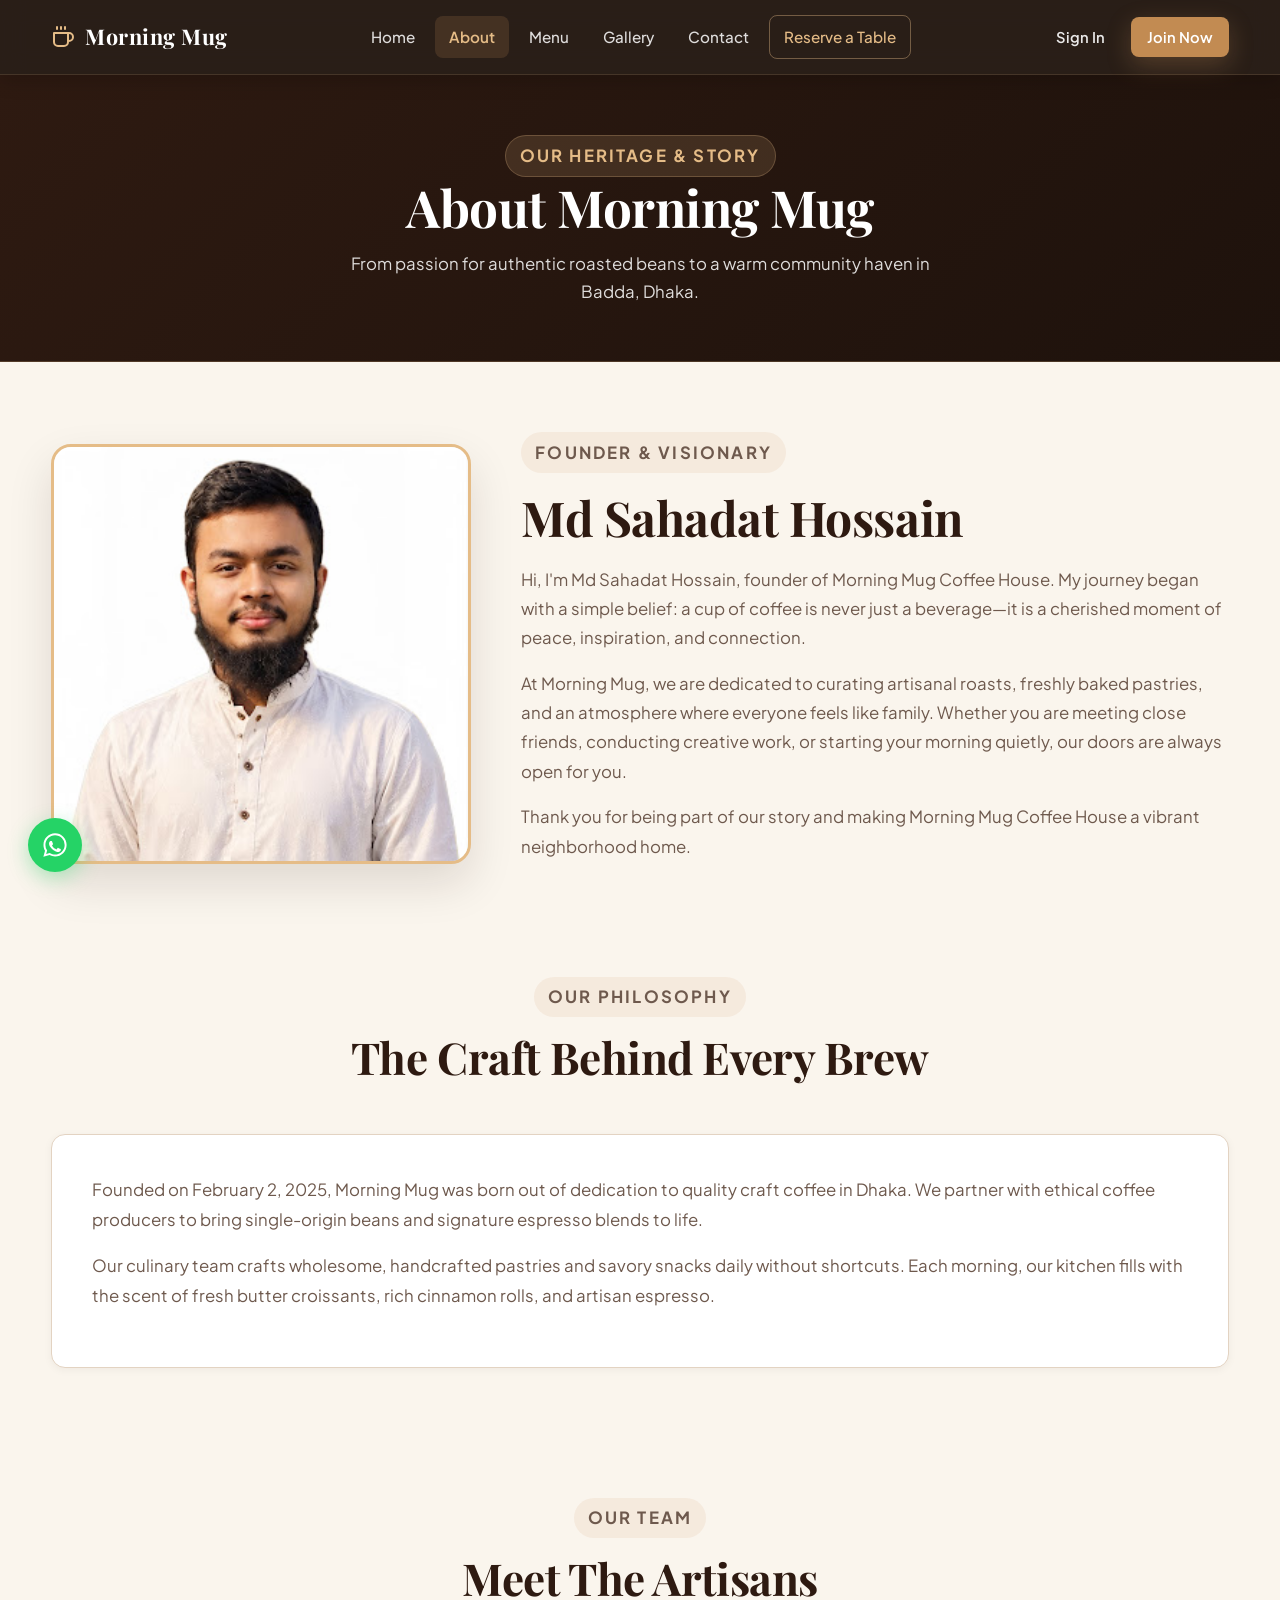
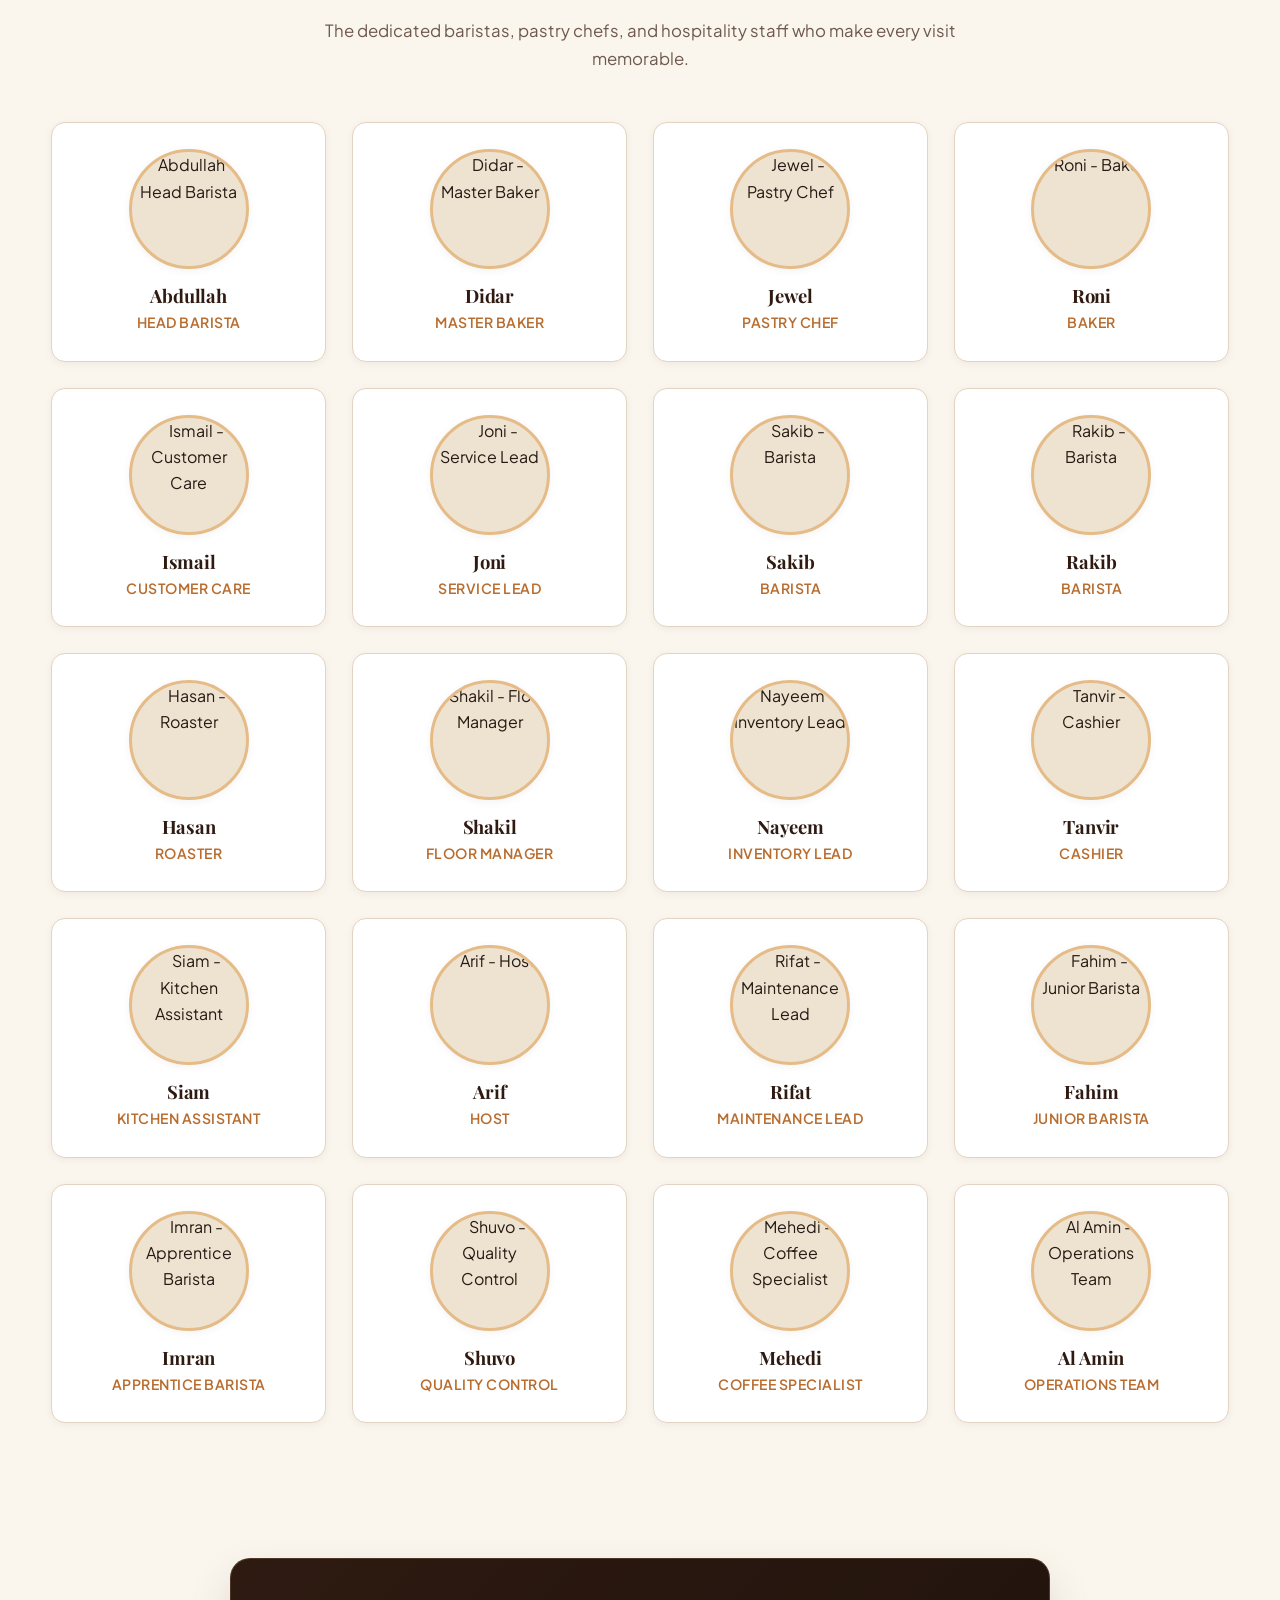
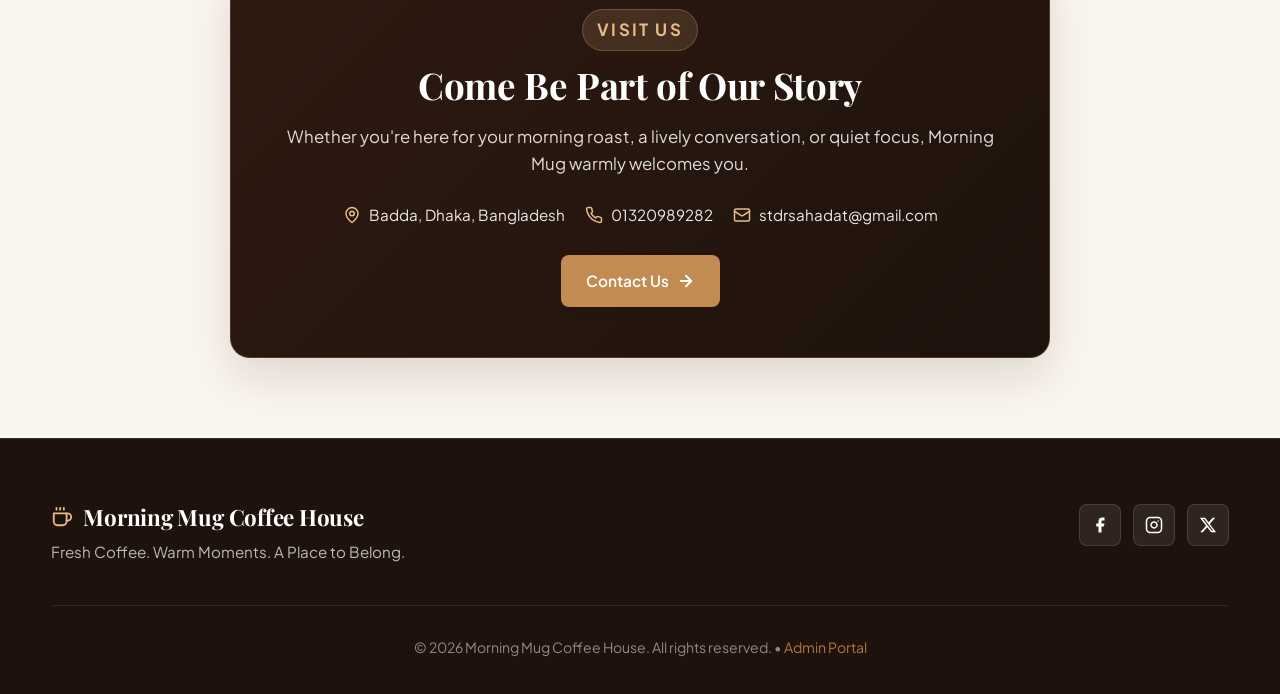
==== commit ecb8de77: "feat: add real-time admin analytics dashboard and tracking system" ====
--- a/about.html
+++ b/about.html
@@ -5,6 +5,7 @@
     <meta name="viewport" content="width=device-width, initial-scale=1.0">
     <title>About Us | Morning Mug Coffee House</title>
     <link rel="stylesheet" href="style.css">
+    <script src="analytics.js" defer></script>
 </head>
 <body>
 
@@ -385,7 +386,7 @@
             </a>
         </div>
     </div>
-    <p class="copyright">© 2026 Morning Mug Coffee House. All rights reserved.</p>
+    <p class="copyright">© 2026 Morning Mug Coffee House. All rights reserved. • <a href="admin.html" style="color: var(--gold); text-decoration: none; opacity: 0.85;">Admin Portal</a></p>
 </footer>
 
 <!-- ================= WHATSAPP FLOATING BUTTON ================= -->
